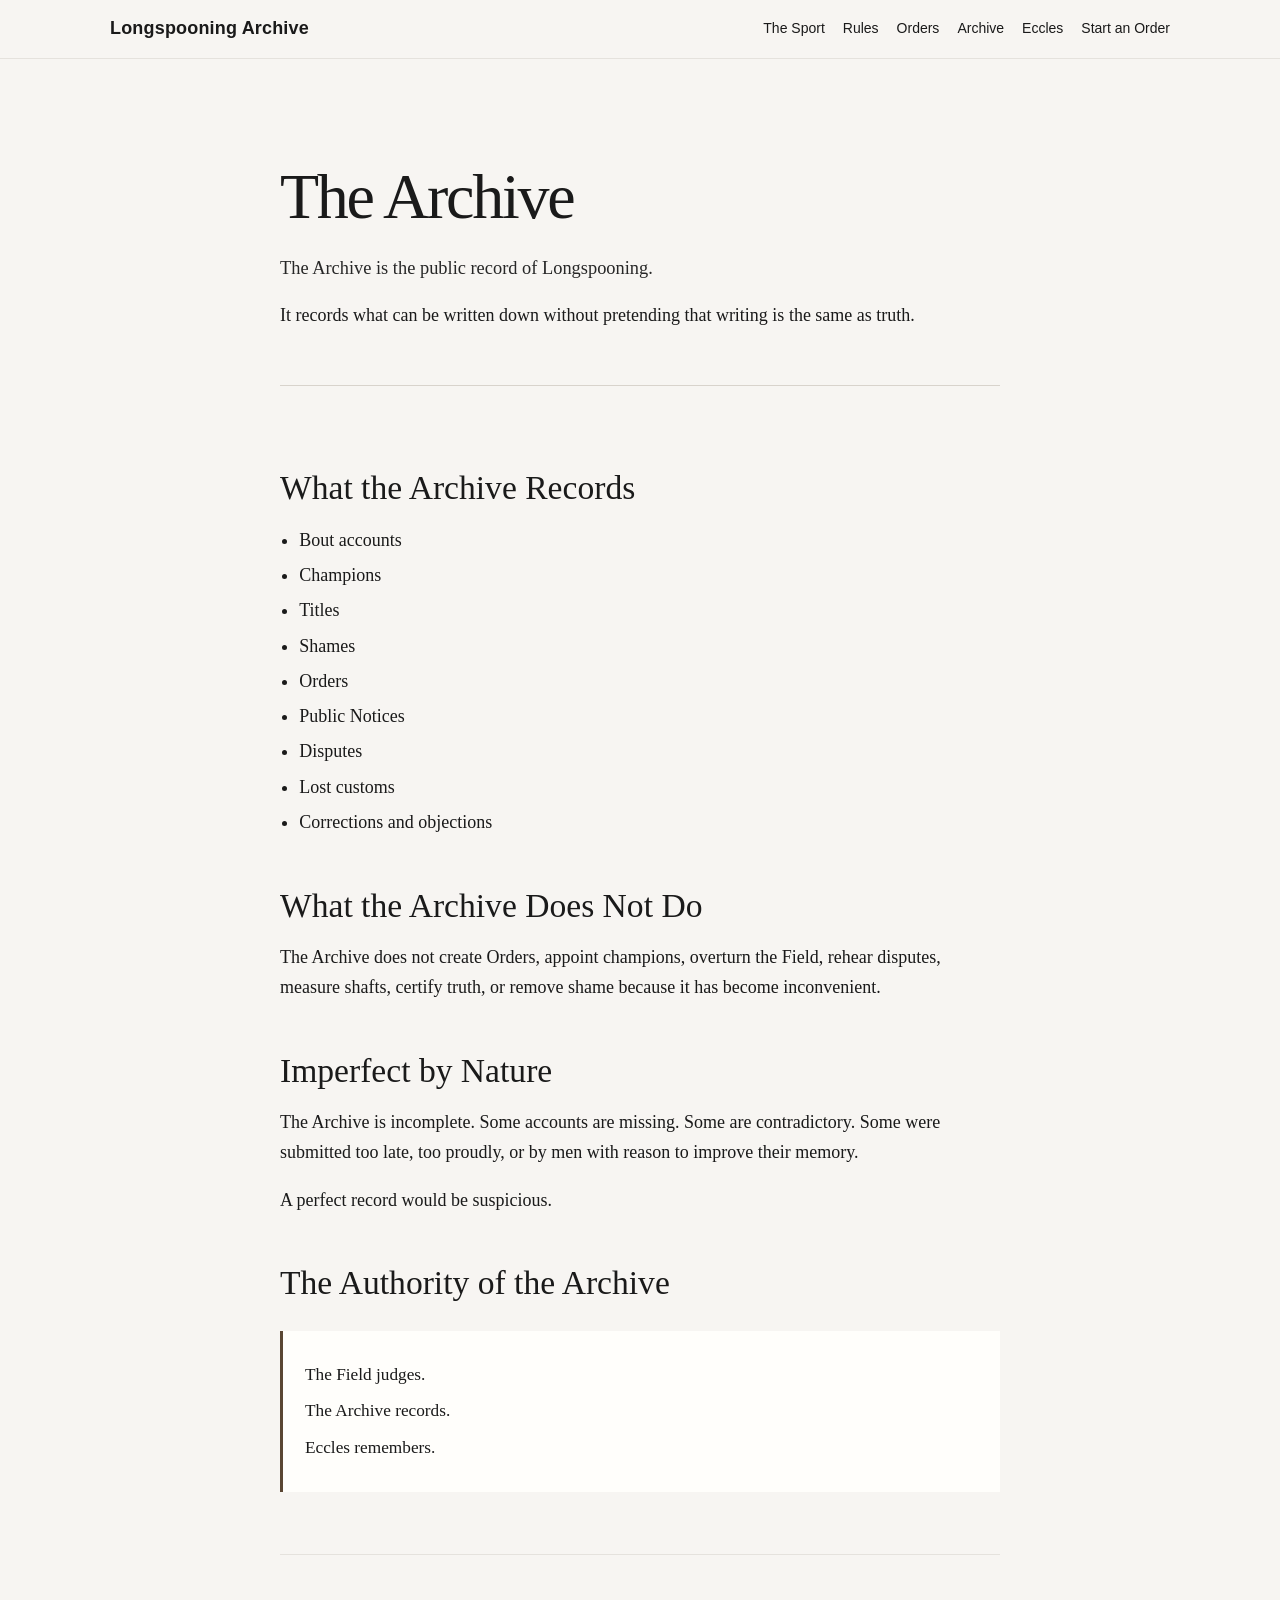
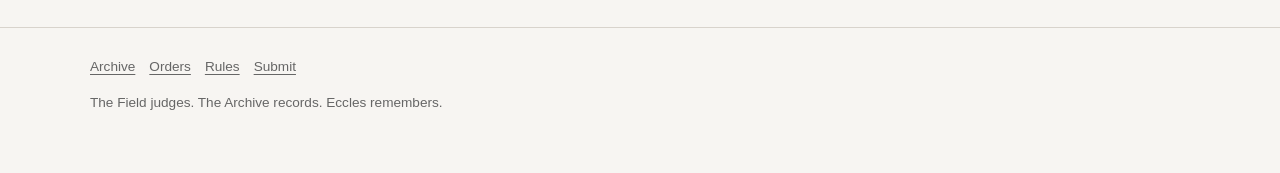
==== pages/archive.html @ c8917336 "Initial Longspooning Archive" ====
<!doctype html><html lang="en-GB"><head><meta charset="utf-8"><meta name="viewport" content="width=device-width, initial-scale=1"><title>Archive | Longspooning Archive</title><meta name="description" content="The Public Archive of Longspooning."><link rel="stylesheet" href="../assets/css/styles.css"></head><body class=""><header class="site-header"><nav class="nav"><a class="brand" href="../index.html">Longspooning Archive</a><button class="menu-toggle" aria-expanded="false">Menu</button><div class="nav-links"><a href="../pages/what-is-longspooning.html">The Sport</a><a href="../pages/rules-custom.html">Rules</a><a href="../pages/orders.html">Orders</a><a href="../pages/archive.html">Archive</a><a href="../pages/eccles-copse.html">Eccles</a><a href="../pages/start-an-order.html">Start an Order</a></div></nav></header><main><section class="hero"><h1>The Archive</h1><p class="lede">The Archive is the public record of Longspooning.</p><p>It records what can be written down without pretending that writing is the same as truth.</p></section><section class="section"><h2>What the Archive Records</h2><ul><li>Bout accounts</li><li>Champions</li><li>Titles</li><li>Shames</li><li>Orders</li><li>Public Notices</li><li>Disputes</li><li>Lost customs</li><li>Corrections and objections</li></ul><h2>What the Archive Does Not Do</h2><p>The Archive does not create Orders, appoint champions, overturn the Field, rehear disputes, measure shafts, certify truth, or remove shame because it has become inconvenient.</p><h2>Imperfect by Nature</h2><p>The Archive is incomplete. Some accounts are missing. Some are contradictory. Some were submitted too late, too proudly, or by men with reason to improve their memory.</p><p>A perfect record would be suspicious.</p><h2>The Authority of the Archive</h2><div class="principles"><p>The Field judges.</p><p>The Archive records.</p><p>Eccles remembers.</p></div></section></main><footer class="footer"><div class="footer-inner"><a href="../pages/archive.html">Archive</a><a href="../pages/orders.html">Orders</a><a href="../pages/rules-custom.html">Rules</a><a href="../pages/submit.html">Submit</a><p>The Field judges. The Archive records. Eccles remembers.</p></div></footer><script src="../assets/css/script.js"></script></body></html>
---- assets/css/styles.css ----
:root {
  --bg: #F7F5F2;
  --paper: #FFFEFB;
  --text: #1A1A1A;
  --muted: #666666;
  --line: #D8D3CC;
  --soft-line: #E5E2DD;
  --green: #2F4F3E;
  --brown: #5A4633;
  --ember: #8C3B2A;
  --notice: #F2EFEA;
  --max: 760px;
}
*{box-sizing:border-box}
html{scroll-behavior:smooth}
body{margin:0;background:var(--bg);color:var(--text);font-family:Georgia, 'Times New Roman', serif;font-size:18px;line-height:1.65}
a{color:var(--green);text-decoration-thickness:1px;text-underline-offset:3px}
a:hover{color:var(--brown)}
.site-header{position:sticky;top:0;background:rgba(247,245,242,.96);border-bottom:1px solid var(--soft-line);z-index:10;backdrop-filter:blur(6px)}
.nav{max-width:1100px;margin:0 auto;padding:14px 20px;display:flex;align-items:center;justify-content:space-between;gap:20px;font-family:Inter,-apple-system,BlinkMacSystemFont,'Segoe UI',sans-serif}
.brand{font-weight:650;letter-spacing:.01em;color:var(--text);text-decoration:none}.menu-toggle{display:none;background:none;border:1px solid var(--line);padding:8px 10px;font:inherit;color:var(--text)}
.nav-links{display:flex;gap:18px;align-items:center}.nav-links a{font-size:14px;color:var(--text);text-decoration:none}.nav-links a:hover{color:var(--green)}
main{max-width:var(--max);margin:0 auto;padding:52px 20px 72px}.wide{max-width:980px}.hero{padding:48px 0 36px;border-bottom:1px solid var(--line)}
h1,h2,h3{line-height:1.18;margin:0 0 18px}h1{font-size:clamp(2.1rem,8vw,4rem);font-weight:500;letter-spacing:-.035em}h2{font-size:clamp(1.45rem,5vw,2.1rem);font-weight:500;margin-top:48px}h3{font-size:1.15rem;font-weight:600;margin-top:32px}.kicker{font-family:Inter,-apple-system,BlinkMacSystemFont,'Segoe UI',sans-serif;text-transform:uppercase;letter-spacing:.12em;color:var(--brown);font-size:.72rem;font-weight:700;margin-bottom:16px}.tagline{font-size:clamp(1.35rem,5vw,2rem);color:var(--brown);margin:0 0 22px;line-height:1.25}.lede{font-size:1.15rem;line-height:1.65;color:#272727}.section{padding:34px 0;border-bottom:1px solid var(--soft-line)}.no-border{border-bottom:none}.link-list{list-style:none;padding:0;margin:18px 0}.link-list li{border-top:1px solid var(--soft-line)}.link-list a{display:block;padding:14px 0;text-decoration:none;color:var(--text);font-family:Inter,-apple-system,BlinkMacSystemFont,'Segoe UI',sans-serif;font-size:1rem}.link-list a span{color:var(--green)}
ul{padding-left:1.2rem}li{margin:.35rem 0}.principles{background:var(--paper);border-left:3px solid var(--brown);padding:22px;margin:28px 0}.principles p{margin:8px 0;font-size:1.08rem}.notice-box{background:var(--notice);border:1px solid var(--line);padding:22px;margin:28px 0}.meta{font-family:Inter,-apple-system,BlinkMacSystemFont,'Segoe UI',sans-serif;color:var(--muted);font-size:.88rem;border-top:1px solid var(--line);border-bottom:1px solid var(--line);padding:12px 0;margin:22px 0 32px}.meta div{margin:4px 0}.quote-line{font-size:1.25rem;color:var(--brown);margin:28px 0}.footer{border-top:1px solid var(--line);padding:28px 20px 44px;font-family:Inter,-apple-system,BlinkMacSystemFont,'Segoe UI',sans-serif;color:var(--muted);font-size:.85rem}.footer-inner{max-width:1100px;margin:0 auto}.footer a{color:var(--muted);margin-right:14px}.eccles main,.eccles .hero{max-width:680px}.eccles h1{letter-spacing:-.02em}.eccles .section{padding:44px 0}
@media(max-width:760px){body{font-size:17px}.menu-toggle{display:block}.nav{padding:12px 16px}.nav-links{display:none;position:absolute;left:0;right:0;top:57px;background:var(--bg);border-bottom:1px solid var(--line);padding:10px 20px 18px;flex-direction:column;align-items:flex-start;gap:4px}.nav-links.open{display:flex}.nav-links a{padding:9px 0;font-size:16px}main{padding:34px 18px 58px}.hero{padding:32px 0 26px}.section{padding:26px 0}h2{margin-top:36px}.notice-box,.principles{margin-left:-2px;margin-right:-2px}}
@media print{.site-header,.footer{display:none}body{background:white;color:black}main{max-width:none;padding:0}a{color:black}}
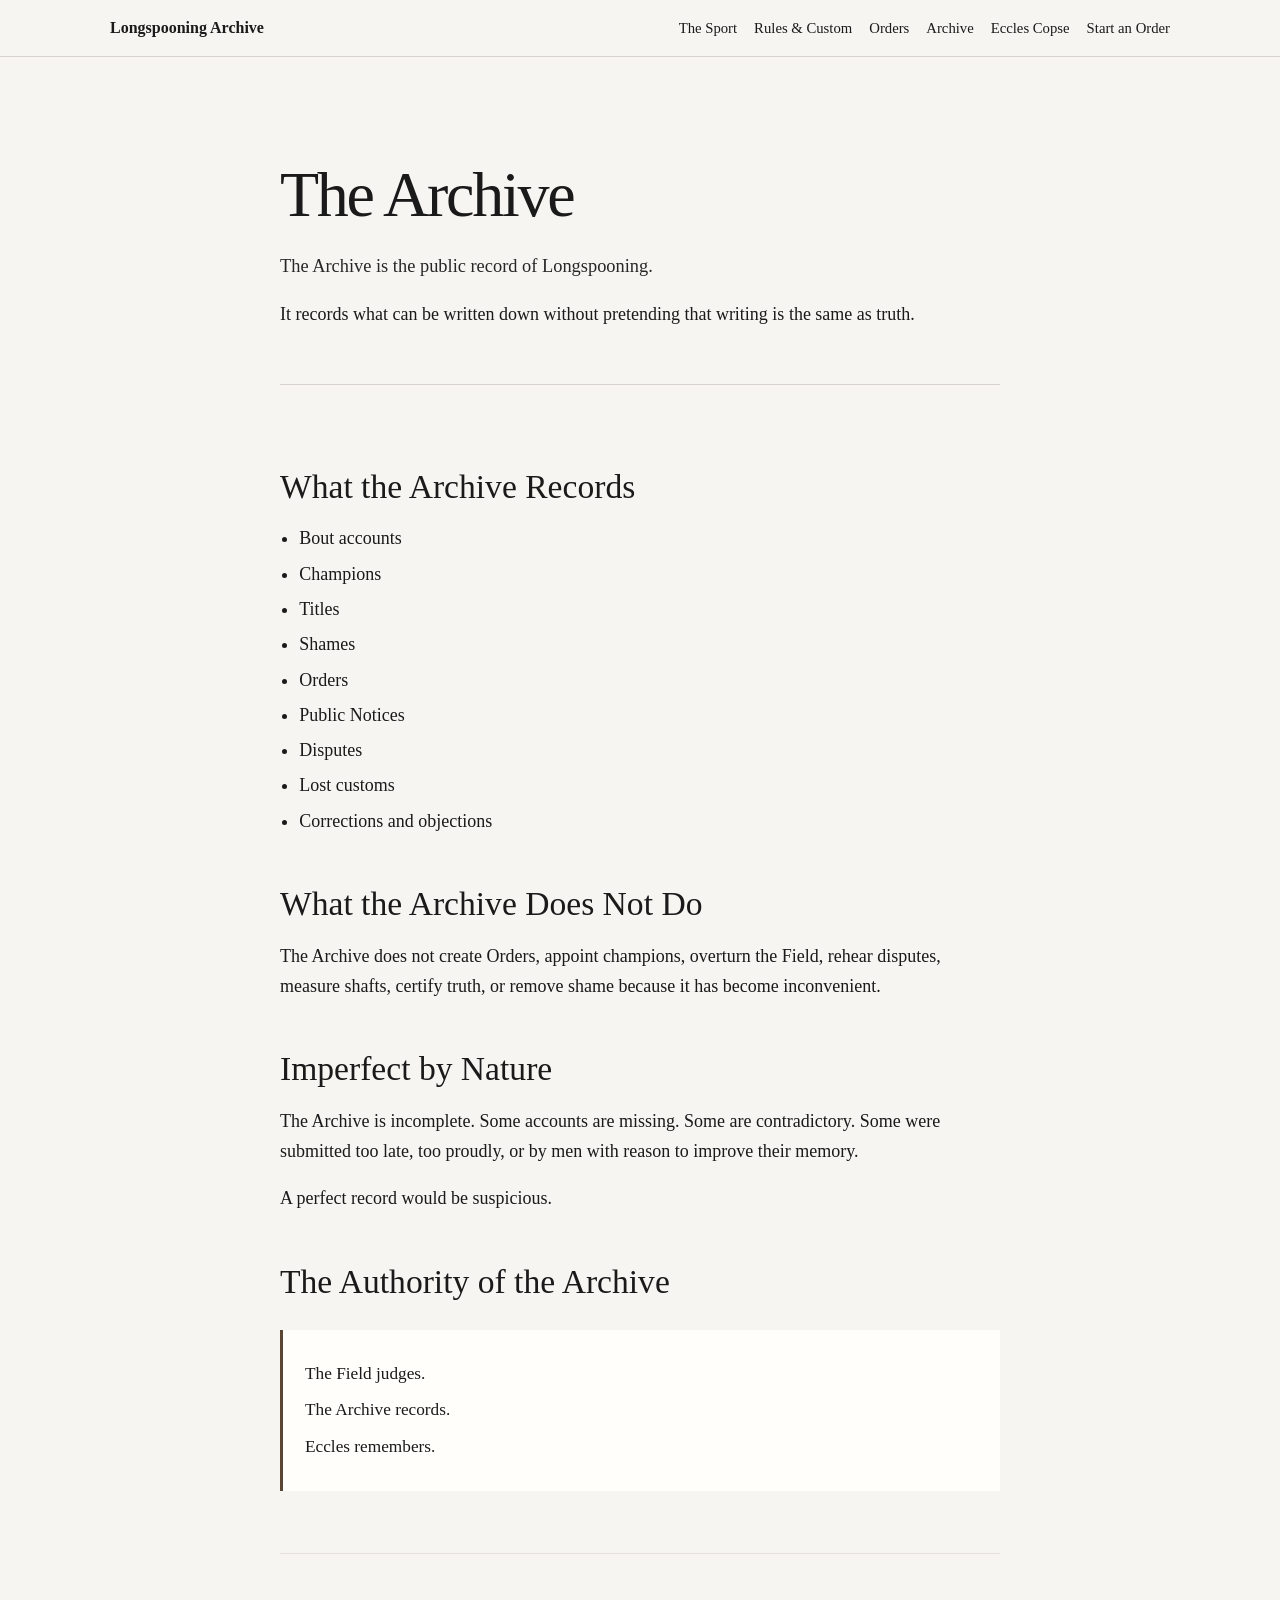
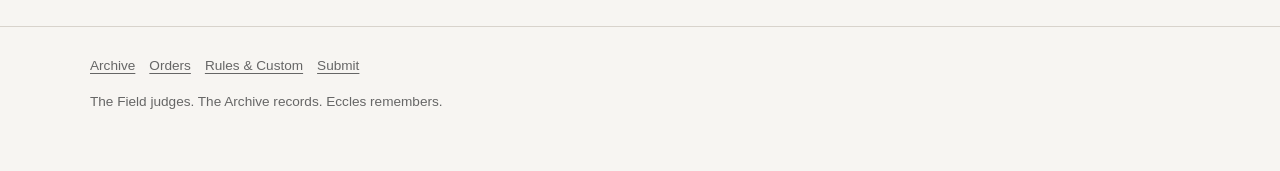
==== commit 0d0bac06: "Standardize archive navigation" ====
--- a/pages/archive.html
+++ b/pages/archive.html
@@ -1 +1 @@
-<!doctype html><html lang="en-GB"><head><meta charset="utf-8"><meta name="viewport" content="width=device-width, initial-scale=1"><title>Archive | Longspooning Archive</title><meta name="description" content="The Public Archive of Longspooning."><link rel="stylesheet" href="../assets/css/styles.css"></head><body class=""><header class="site-header"><nav class="nav"><a class="brand" href="../index.html">Longspooning Archive</a><button class="menu-toggle" aria-expanded="false">Menu</button><div class="nav-links"><a href="../pages/what-is-longspooning.html">The Sport</a><a href="../pages/rules-custom.html">Rules</a><a href="../pages/orders.html">Orders</a><a href="../pages/archive.html">Archive</a><a href="../pages/eccles-copse.html">Eccles</a><a href="../pages/start-an-order.html">Start an Order</a></div></nav></header><main><section class="hero"><h1>The Archive</h1><p class="lede">The Archive is the public record of Longspooning.</p><p>It records what can be written down without pretending that writing is the same as truth.</p></section><section class="section"><h2>What the Archive Records</h2><ul><li>Bout accounts</li><li>Champions</li><li>Titles</li><li>Shames</li><li>Orders</li><li>Public Notices</li><li>Disputes</li><li>Lost customs</li><li>Corrections and objections</li></ul><h2>What the Archive Does Not Do</h2><p>The Archive does not create Orders, appoint champions, overturn the Field, rehear disputes, measure shafts, certify truth, or remove shame because it has become inconvenient.</p><h2>Imperfect by Nature</h2><p>The Archive is incomplete. Some accounts are missing. Some are contradictory. Some were submitted too late, too proudly, or by men with reason to improve their memory.</p><p>A perfect record would be suspicious.</p><h2>The Authority of the Archive</h2><div class="principles"><p>The Field judges.</p><p>The Archive records.</p><p>Eccles remembers.</p></div></section></main><footer class="footer"><div class="footer-inner"><a href="../pages/archive.html">Archive</a><a href="../pages/orders.html">Orders</a><a href="../pages/rules-custom.html">Rules</a><a href="../pages/submit.html">Submit</a><p>The Field judges. The Archive records. Eccles remembers.</p></div></footer><script src="../assets/css/script.js"></script></body></html>+<!doctype html><html lang="en-GB"><head><meta charset="utf-8"><meta name="viewport" content="width=device-width, initial-scale=1"><title>Archive | Longspooning Archive</title><meta name="description" content="The Public Archive of Longspooning."><link rel="stylesheet" href="../assets/css/styles.css"></head><body class=""><header class="site-header"><nav class="nav"><a class="brand" href="../index.html">Longspooning Archive</a><div class="nav-links" id="site-navigation"><a href="../pages/what-is-longspooning.html">The Sport</a><a href="../pages/rules-custom.html">Rules & Custom</a><a href="../pages/orders.html">Orders</a><a href="../pages/archive.html">Archive</a><a href="../pages/eccles-copse.html">Eccles Copse</a><a href="../pages/start-an-order.html">Start an Order</a></div></nav></header><main><section class="hero"><h1>The Archive</h1><p class="lede">The Archive is the public record of Longspooning.</p><p>It records what can be written down without pretending that writing is the same as truth.</p></section><section class="section"><h2>What the Archive Records</h2><ul><li>Bout accounts</li><li>Champions</li><li>Titles</li><li>Shames</li><li>Orders</li><li>Public Notices</li><li>Disputes</li><li>Lost customs</li><li>Corrections and objections</li></ul><h2>What the Archive Does Not Do</h2><p>The Archive does not create Orders, appoint champions, overturn the Field, rehear disputes, measure shafts, certify truth, or remove shame because it has become inconvenient.</p><h2>Imperfect by Nature</h2><p>The Archive is incomplete. Some accounts are missing. Some are contradictory. Some were submitted too late, too proudly, or by men with reason to improve their memory.</p><p>A perfect record would be suspicious.</p><h2>The Authority of the Archive</h2><div class="principles"><p>The Field judges.</p><p>The Archive records.</p><p>Eccles remembers.</p></div></section></main><footer class="footer"><div class="footer-inner"><a href="../pages/archive.html">Archive</a><a href="../pages/orders.html">Orders</a><a href="../pages/rules-custom.html">Rules & Custom</a><a href="../pages/submit.html">Submit</a><p>The Field judges. The Archive records. Eccles remembers.</p></div></footer></body></html>
--- a/assets/css/styles.css
+++ b/assets/css/styles.css
@@ -16,12 +16,13 @@
 body{margin:0;background:var(--bg);color:var(--text);font-family:Georgia, 'Times New Roman', serif;font-size:18px;line-height:1.65}
 a{color:var(--green);text-decoration-thickness:1px;text-underline-offset:3px}
 a:hover{color:var(--brown)}
-.site-header{position:sticky;top:0;background:rgba(247,245,242,.96);border-bottom:1px solid var(--soft-line);z-index:10;backdrop-filter:blur(6px)}
-.nav{max-width:1100px;margin:0 auto;padding:14px 20px;display:flex;align-items:center;justify-content:space-between;gap:20px;font-family:Inter,-apple-system,BlinkMacSystemFont,'Segoe UI',sans-serif}
-.brand{font-weight:650;letter-spacing:.01em;color:var(--text);text-decoration:none}.menu-toggle{display:none;background:none;border:1px solid var(--line);padding:8px 10px;font:inherit;color:var(--text)}
-.nav-links{display:flex;gap:18px;align-items:center}.nav-links a{font-size:14px;color:var(--text);text-decoration:none}.nav-links a:hover{color:var(--green)}
+.site-header{background:var(--bg);border-bottom:1px solid var(--line)}
+.nav{max-width:1100px;margin:0 auto;padding:12px 18px;font-family:Georgia,'Times New Roman',serif}
+.brand{display:block;margin-bottom:8px;color:var(--text);font-size:1rem;font-weight:600;text-decoration:none}
+.nav-links{display:grid;padding:8px 0 2px;border-top:1px solid var(--soft-line)}.nav-links a{display:block;padding:7px 0;color:var(--text);font-size:1rem;text-decoration:none}.nav-links a:hover{color:var(--green)}
 main{max-width:var(--max);margin:0 auto;padding:52px 20px 72px}.wide{max-width:980px}.hero{padding:48px 0 36px;border-bottom:1px solid var(--line)}
 h1,h2,h3{line-height:1.18;margin:0 0 18px}h1{font-size:clamp(2.1rem,8vw,4rem);font-weight:500;letter-spacing:-.035em}h2{font-size:clamp(1.45rem,5vw,2.1rem);font-weight:500;margin-top:48px}h3{font-size:1.15rem;font-weight:600;margin-top:32px}.kicker{font-family:Inter,-apple-system,BlinkMacSystemFont,'Segoe UI',sans-serif;text-transform:uppercase;letter-spacing:.12em;color:var(--brown);font-size:.72rem;font-weight:700;margin-bottom:16px}.tagline{font-size:clamp(1.35rem,5vw,2rem);color:var(--brown);margin:0 0 22px;line-height:1.25}.lede{font-size:1.15rem;line-height:1.65;color:#272727}.section{padding:34px 0;border-bottom:1px solid var(--soft-line)}.no-border{border-bottom:none}.link-list{list-style:none;padding:0;margin:18px 0}.link-list li{border-top:1px solid var(--soft-line)}.link-list a{display:block;padding:14px 0;text-decoration:none;color:var(--text);font-family:Inter,-apple-system,BlinkMacSystemFont,'Segoe UI',sans-serif;font-size:1rem}.link-list a span{color:var(--green)}
 ul{padding-left:1.2rem}li{margin:.35rem 0}.principles{background:var(--paper);border-left:3px solid var(--brown);padding:22px;margin:28px 0}.principles p{margin:8px 0;font-size:1.08rem}.notice-box{background:var(--notice);border:1px solid var(--line);padding:22px;margin:28px 0}.meta{font-family:Inter,-apple-system,BlinkMacSystemFont,'Segoe UI',sans-serif;color:var(--muted);font-size:.88rem;border-top:1px solid var(--line);border-bottom:1px solid var(--line);padding:12px 0;margin:22px 0 32px}.meta div{margin:4px 0}.quote-line{font-size:1.25rem;color:var(--brown);margin:28px 0}.footer{border-top:1px solid var(--line);padding:28px 20px 44px;font-family:Inter,-apple-system,BlinkMacSystemFont,'Segoe UI',sans-serif;color:var(--muted);font-size:.85rem}.footer-inner{max-width:1100px;margin:0 auto}.footer a{color:var(--muted);margin-right:14px}.eccles main,.eccles .hero{max-width:680px}.eccles h1{letter-spacing:-.02em}.eccles .section{padding:44px 0}
-@media(max-width:760px){body{font-size:17px}.menu-toggle{display:block}.nav{padding:12px 16px}.nav-links{display:none;position:absolute;left:0;right:0;top:57px;background:var(--bg);border-bottom:1px solid var(--line);padding:10px 20px 18px;flex-direction:column;align-items:flex-start;gap:4px}.nav-links.open{display:flex}.nav-links a{padding:9px 0;font-size:16px}main{padding:34px 18px 58px}.hero{padding:32px 0 26px}.section{padding:26px 0}h2{margin-top:36px}.notice-box,.principles{margin-left:-2px;margin-right:-2px}}
+@media(min-width:761px){.nav{display:flex;align-items:baseline;justify-content:space-between;gap:24px;padding:15px 20px}.brand{margin:0;white-space:nowrap}.nav-links{display:flex;align-items:baseline;gap:17px;padding:0;border-top:0}.nav-links a{padding:0;font-size:.92rem;white-space:nowrap}}
+@media(max-width:760px){body{font-size:17px}main{padding:34px 18px 58px}.hero{padding:32px 0 26px}.section{padding:26px 0}h2{margin-top:36px}.notice-box,.principles{margin-left:-2px;margin-right:-2px}}
 @media print{.site-header,.footer{display:none}body{background:white;color:black}main{max-width:none;padding:0}a{color:black}}
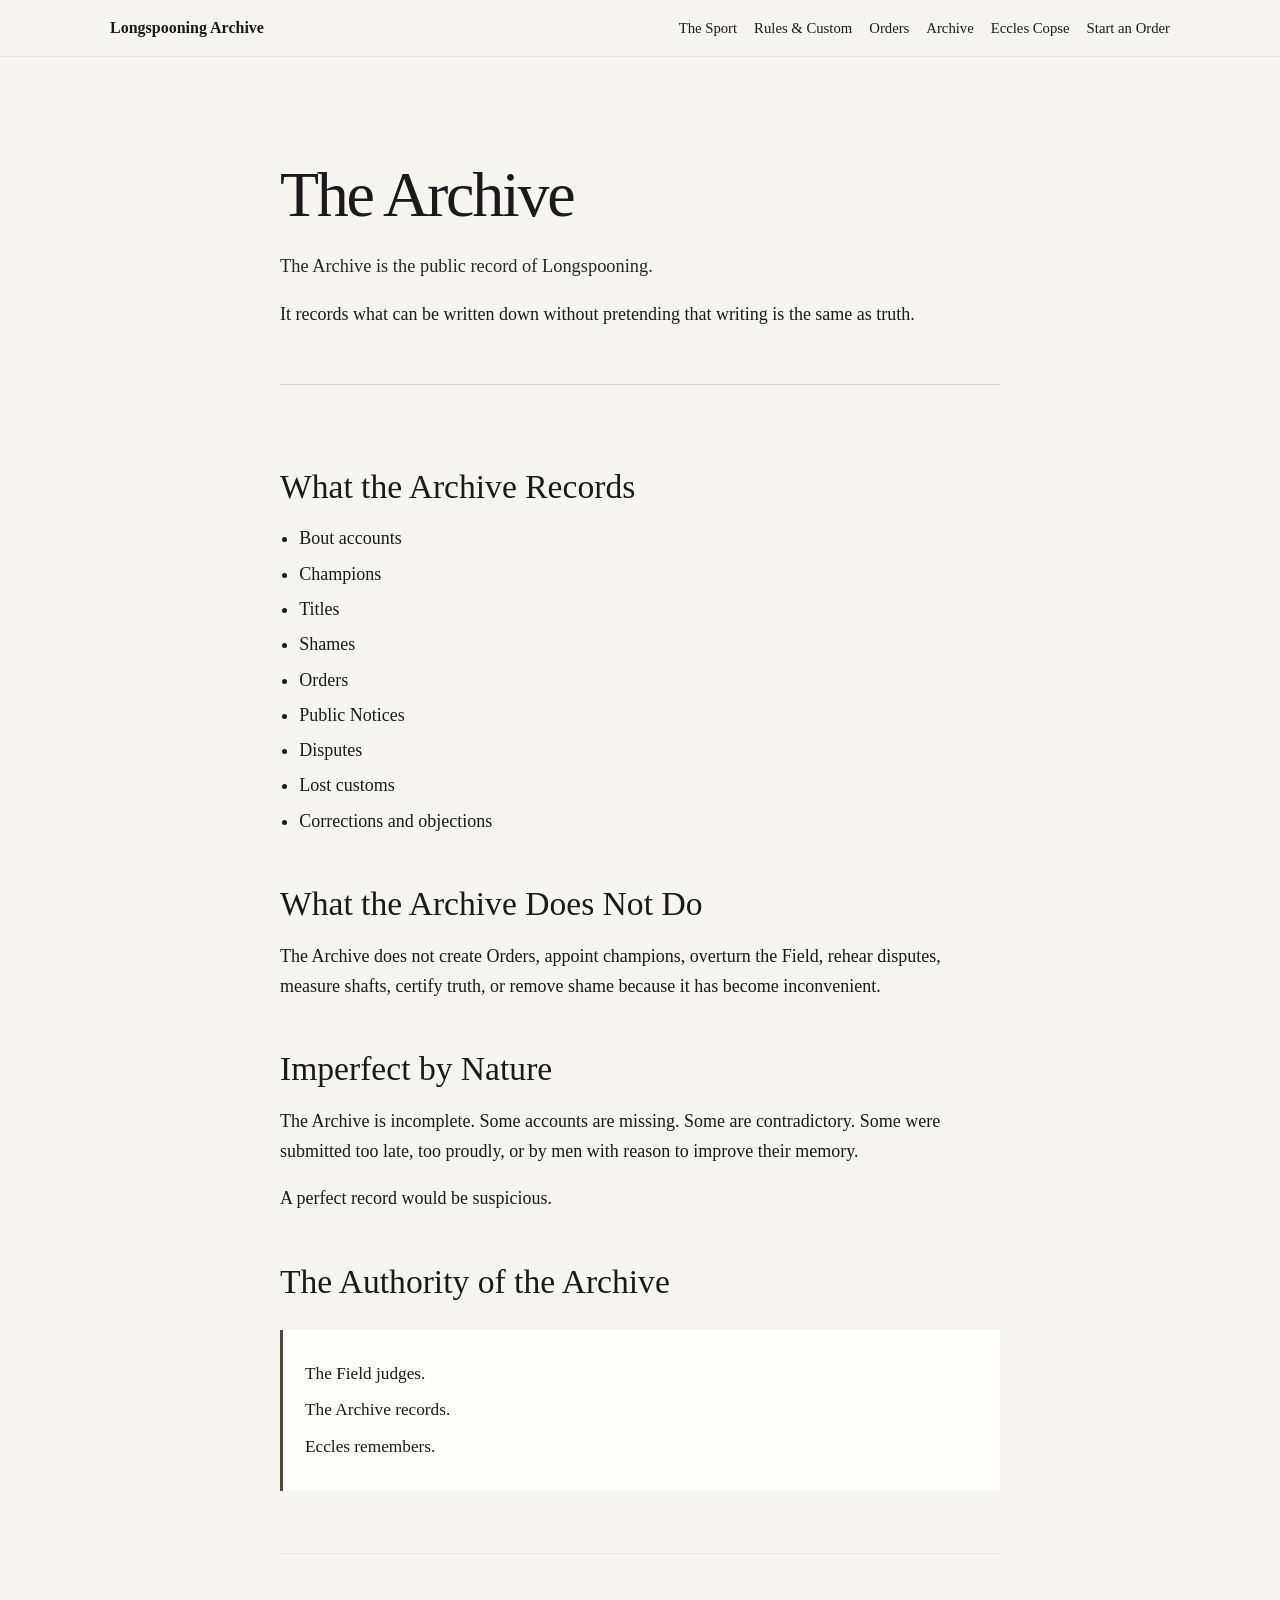
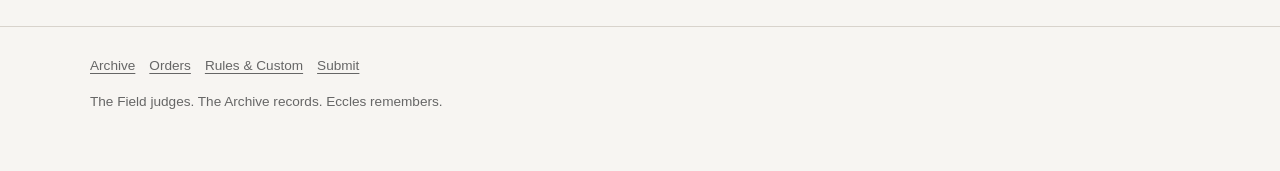
==== commit d0fd8cfa: "updating nav" ====
--- a/pages/archive.html
+++ b/pages/archive.html
@@ -1 +1 @@
-<!doctype html><html lang="en-GB"><head><meta charset="utf-8"><meta name="viewport" content="width=device-width, initial-scale=1"><title>Archive | Longspooning Archive</title><meta name="description" content="The Public Archive of Longspooning."><link rel="stylesheet" href="../assets/css/styles.css"></head><body class=""><header class="site-header"><nav class="nav"><a class="brand" href="../index.html">Longspooning Archive</a><div class="nav-links" id="site-navigation"><a href="../pages/what-is-longspooning.html">The Sport</a><a href="../pages/rules-custom.html">Rules & Custom</a><a href="../pages/orders.html">Orders</a><a href="../pages/archive.html">Archive</a><a href="../pages/eccles-copse.html">Eccles Copse</a><a href="../pages/start-an-order.html">Start an Order</a></div></nav></header><main><section class="hero"><h1>The Archive</h1><p class="lede">The Archive is the public record of Longspooning.</p><p>It records what can be written down without pretending that writing is the same as truth.</p></section><section class="section"><h2>What the Archive Records</h2><ul><li>Bout accounts</li><li>Champions</li><li>Titles</li><li>Shames</li><li>Orders</li><li>Public Notices</li><li>Disputes</li><li>Lost customs</li><li>Corrections and objections</li></ul><h2>What the Archive Does Not Do</h2><p>The Archive does not create Orders, appoint champions, overturn the Field, rehear disputes, measure shafts, certify truth, or remove shame because it has become inconvenient.</p><h2>Imperfect by Nature</h2><p>The Archive is incomplete. Some accounts are missing. Some are contradictory. Some were submitted too late, too proudly, or by men with reason to improve their memory.</p><p>A perfect record would be suspicious.</p><h2>The Authority of the Archive</h2><div class="principles"><p>The Field judges.</p><p>The Archive records.</p><p>Eccles remembers.</p></div></section></main><footer class="footer"><div class="footer-inner"><a href="../pages/archive.html">Archive</a><a href="../pages/orders.html">Orders</a><a href="../pages/rules-custom.html">Rules & Custom</a><a href="../pages/submit.html">Submit</a><p>The Field judges. The Archive records. Eccles remembers.</p></div></footer></body></html>+<!doctype html><html lang="en-GB"><head><meta charset="utf-8"><meta name="viewport" content="width=device-width, initial-scale=1"><title>Archive | Longspooning Archive</title><meta name="description" content="The Public Archive of Longspooning."><link rel="stylesheet" href="../assets/css/styles.css"></head><body class=""><header class="site-header topbar"><nav class="nav"><a class="brand" href="../index.html">Longspooning Archive</a><div class="nav-links" id="site-navigation"><a href="../pages/what-is-longspooning.html">The Sport</a><a href="../pages/rules-custom.html">Rules & Custom</a><a href="../pages/orders.html">Orders</a><a href="../pages/archive.html">Archive</a><a href="../pages/eccles-copse.html">Eccles Copse</a><a href="../pages/start-an-order.html">Start an Order</a></div></nav></header><main><section class="hero"><h1>The Archive</h1><p class="lede">The Archive is the public record of Longspooning.</p><p>It records what can be written down without pretending that writing is the same as truth.</p></section><section class="section"><h2>What the Archive Records</h2><ul><li>Bout accounts</li><li>Champions</li><li>Titles</li><li>Shames</li><li>Orders</li><li>Public Notices</li><li>Disputes</li><li>Lost customs</li><li>Corrections and objections</li></ul><h2>What the Archive Does Not Do</h2><p>The Archive does not create Orders, appoint champions, overturn the Field, rehear disputes, measure shafts, certify truth, or remove shame because it has become inconvenient.</p><h2>Imperfect by Nature</h2><p>The Archive is incomplete. Some accounts are missing. Some are contradictory. Some were submitted too late, too proudly, or by men with reason to improve their memory.</p><p>A perfect record would be suspicious.</p><h2>The Authority of the Archive</h2><div class="principles"><p>The Field judges.</p><p>The Archive records.</p><p>Eccles remembers.</p></div></section></main><footer class="footer"><div class="footer-inner"><a href="../pages/archive.html">Archive</a><a href="../pages/orders.html">Orders</a><a href="../pages/rules-custom.html">Rules & Custom</a><a href="../pages/submit.html">Submit</a><p>The Field judges. The Archive records. Eccles remembers.</p></div></footer></body></html>
--- a/assets/css/styles.css
+++ b/assets/css/styles.css
@@ -16,13 +16,19 @@
 body{margin:0;background:var(--bg);color:var(--text);font-family:Georgia, 'Times New Roman', serif;font-size:18px;line-height:1.65}
 a{color:var(--green);text-decoration-thickness:1px;text-underline-offset:3px}
 a:hover{color:var(--brown)}
-.site-header{background:var(--bg);border-bottom:1px solid var(--line)}
+.site-header{background:var(--bg);border-bottom:1px solid var(--soft-line)}
+.topbar{position:sticky;top:0;z-index:20;background:#F7F5F2;border-bottom:1px solid #E5E2DD}
 .nav{max-width:1100px;margin:0 auto;padding:12px 18px;font-family:Georgia,'Times New Roman',serif}
 .brand{display:block;margin-bottom:8px;color:var(--text);font-size:1rem;font-weight:600;text-decoration:none}
 .nav-links{display:grid;padding:8px 0 2px;border-top:1px solid var(--soft-line)}.nav-links a{display:block;padding:7px 0;color:var(--text);font-size:1rem;text-decoration:none}.nav-links a:hover{color:var(--green)}
 main{max-width:var(--max);margin:0 auto;padding:52px 20px 72px}.wide{max-width:980px}.hero{padding:48px 0 36px;border-bottom:1px solid var(--line)}
 h1,h2,h3{line-height:1.18;margin:0 0 18px}h1{font-size:clamp(2.1rem,8vw,4rem);font-weight:500;letter-spacing:-.035em}h2{font-size:clamp(1.45rem,5vw,2.1rem);font-weight:500;margin-top:48px}h3{font-size:1.15rem;font-weight:600;margin-top:32px}.kicker{font-family:Inter,-apple-system,BlinkMacSystemFont,'Segoe UI',sans-serif;text-transform:uppercase;letter-spacing:.12em;color:var(--brown);font-size:.72rem;font-weight:700;margin-bottom:16px}.tagline{font-size:clamp(1.35rem,5vw,2rem);color:var(--brown);margin:0 0 22px;line-height:1.25}.lede{font-size:1.15rem;line-height:1.65;color:#272727}.section{padding:34px 0;border-bottom:1px solid var(--soft-line)}.no-border{border-bottom:none}.link-list{list-style:none;padding:0;margin:18px 0}.link-list li{border-top:1px solid var(--soft-line)}.link-list a{display:block;padding:14px 0;text-decoration:none;color:var(--text);font-family:Inter,-apple-system,BlinkMacSystemFont,'Segoe UI',sans-serif;font-size:1rem}.link-list a span{color:var(--green)}
+.home-hero,.home-notice-section{border-bottom:0;box-shadow:0 0 0 100vmax var(--paper);clip-path:inset(0 -100vmax)}
+.home-hero{background:var(--notice);box-shadow:0 0 0 100vmax var(--notice);padding:72px 0 64px}
+.home-notice-section{background:var(--notice);box-shadow:0 0 0 100vmax var(--notice)}
+.home-notice-section .notice-box{background:transparent;border:0;padding:0;margin:20px 0 4px}
+.article-main{max-width:700px;padding-top:44px}.article-page .hero{padding:34px 0 30px}.article-page h1{max-width:10.5em;font-size:clamp(2.25rem,7vw,3.45rem);letter-spacing:-.025em}.article-page .lede{max-width:35rem;font-size:1.2rem;line-height:1.58}.article-body{padding:18px 0 54px}.article-body p{max-width:37rem;margin:0 0 1.05rem}.article-body h2{margin:3.1rem 0 1rem;padding-top:.2rem;font-size:clamp(1.55rem,4vw,2rem);letter-spacing:0}.article-body h2:first-child{margin-top:1.2rem}.article-body h3{max-width:37rem;margin:2rem 0 .65rem;color:var(--brown);font-size:1.08rem;line-height:1.25}.article-body .principles{max-width:37rem;margin:2.1rem 0 2.5rem}
 ul{padding-left:1.2rem}li{margin:.35rem 0}.principles{background:var(--paper);border-left:3px solid var(--brown);padding:22px;margin:28px 0}.principles p{margin:8px 0;font-size:1.08rem}.notice-box{background:var(--notice);border:1px solid var(--line);padding:22px;margin:28px 0}.meta{font-family:Inter,-apple-system,BlinkMacSystemFont,'Segoe UI',sans-serif;color:var(--muted);font-size:.88rem;border-top:1px solid var(--line);border-bottom:1px solid var(--line);padding:12px 0;margin:22px 0 32px}.meta div{margin:4px 0}.quote-line{font-size:1.25rem;color:var(--brown);margin:28px 0}.footer{border-top:1px solid var(--line);padding:28px 20px 44px;font-family:Inter,-apple-system,BlinkMacSystemFont,'Segoe UI',sans-serif;color:var(--muted);font-size:.85rem}.footer-inner{max-width:1100px;margin:0 auto}.footer a{color:var(--muted);margin-right:14px}.eccles main,.eccles .hero{max-width:680px}.eccles h1{letter-spacing:-.02em}.eccles .section{padding:44px 0}
 @media(min-width:761px){.nav{display:flex;align-items:baseline;justify-content:space-between;gap:24px;padding:15px 20px}.brand{margin:0;white-space:nowrap}.nav-links{display:flex;align-items:baseline;gap:17px;padding:0;border-top:0}.nav-links a{padding:0;font-size:.92rem;white-space:nowrap}}
-@media(max-width:760px){body{font-size:17px}main{padding:34px 18px 58px}.hero{padding:32px 0 26px}.section{padding:26px 0}h2{margin-top:36px}.notice-box,.principles{margin-left:-2px;margin-right:-2px}}
+@media(max-width:760px){body{font-size:17px}.nav{padding:10px 18px}.brand{margin-bottom:6px}.nav-links{display:flex;flex-wrap:wrap;gap:0 14px;padding:6px 0 0}.nav-links a{padding:3px 0;font-size:.95rem;line-height:1.35}main{padding:34px 18px 58px}.hero{padding:32px 0 26px}.home-hero{padding:46px 0 42px}.section{padding:26px 0}h2{margin-top:36px}.article-main{padding-top:28px}.article-page .hero{padding:28px 0 24px}.article-page h1{max-width:11em}.article-body{padding:12px 0 44px}.article-body h2{margin-top:2.45rem}.article-body h3{margin-top:1.65rem}.notice-box,.principles{margin-left:-2px;margin-right:-2px}}
 @media print{.site-header,.footer{display:none}body{background:white;color:black}main{max-width:none;padding:0}a{color:black}}
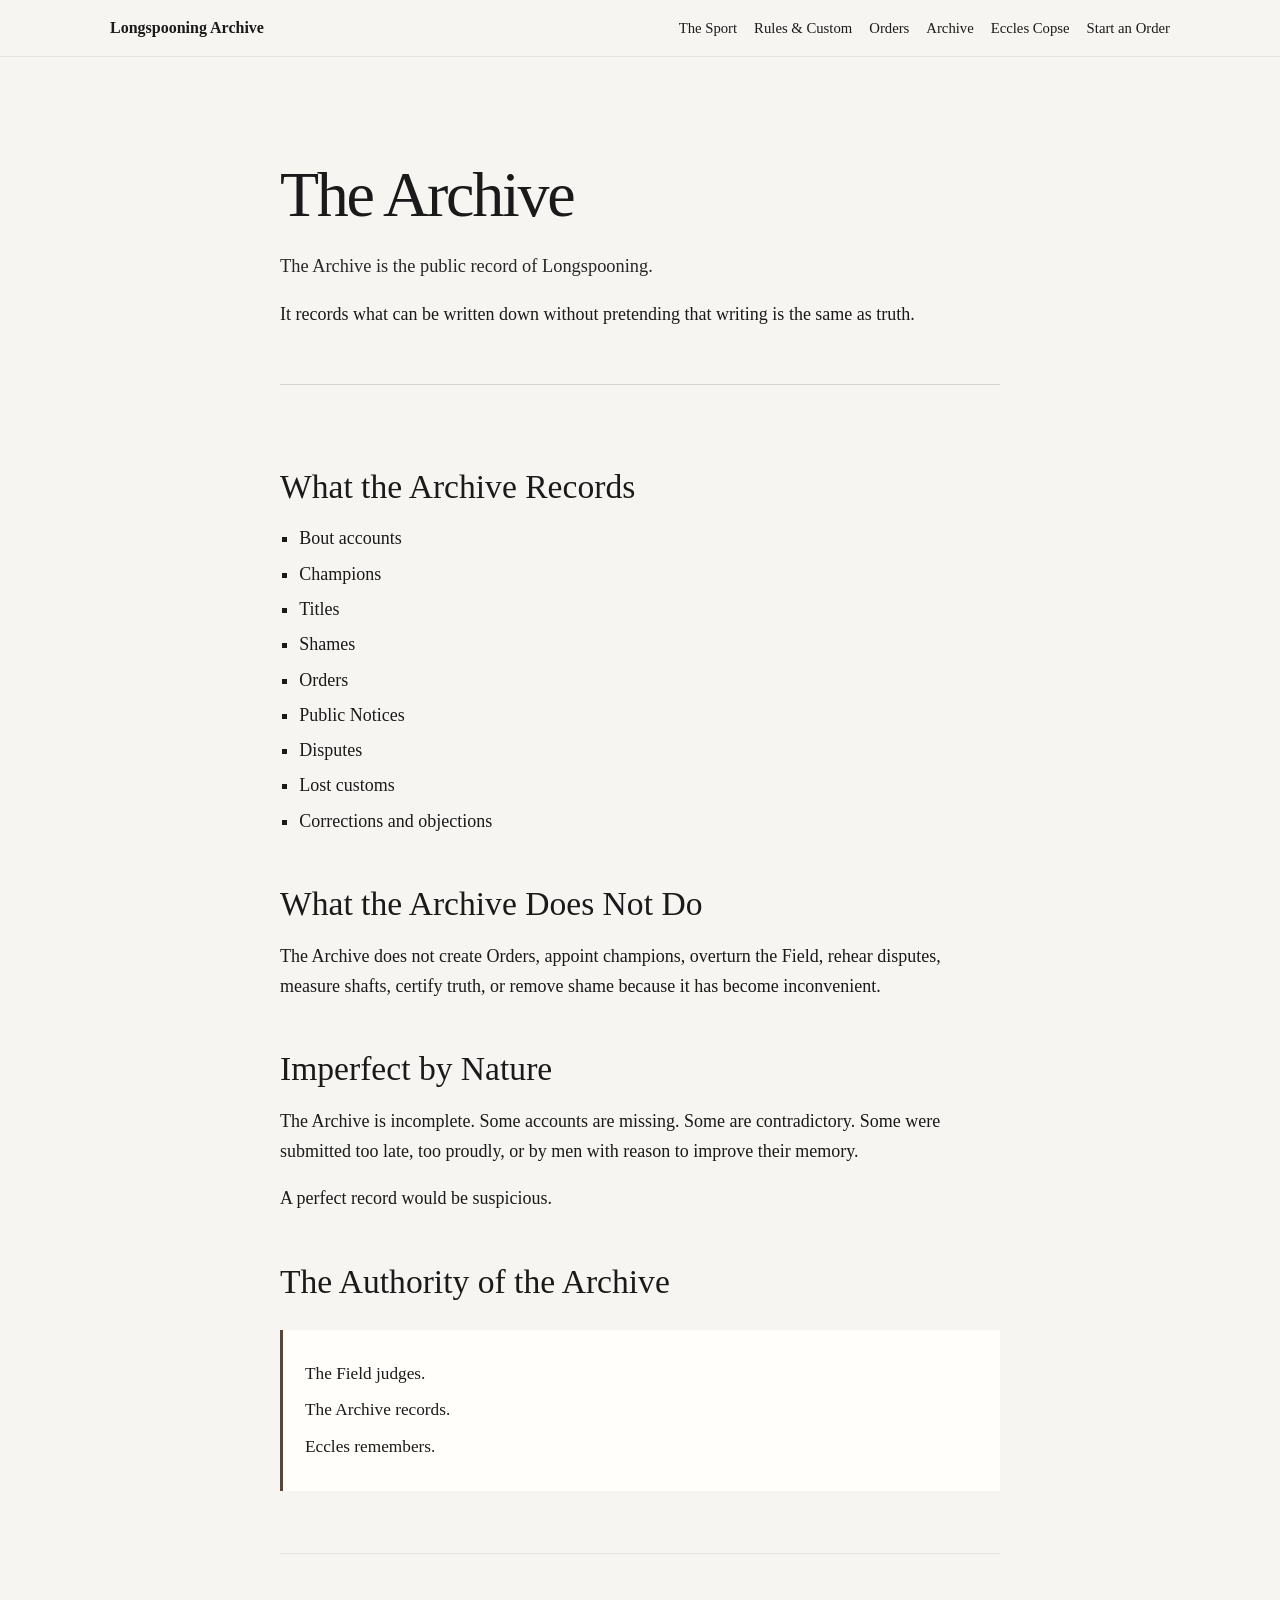
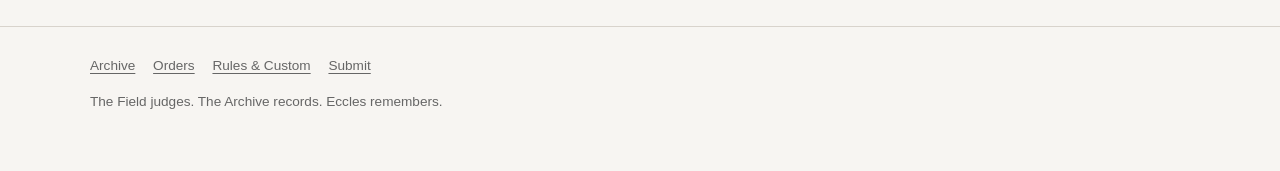
==== commit 15a5bb23: "rationalisation pass" ====
--- a/pages/archive.html
+++ b/pages/archive.html
@@ -1 +1,66 @@
-<!doctype html><html lang="en-GB"><head><meta charset="utf-8"><meta name="viewport" content="width=device-width, initial-scale=1"><title>Archive | Longspooning Archive</title><meta name="description" content="The Public Archive of Longspooning."><link rel="stylesheet" href="../assets/css/styles.css"></head><body class=""><header class="site-header topbar"><nav class="nav"><a class="brand" href="../index.html">Longspooning Archive</a><div class="nav-links" id="site-navigation"><a href="../pages/what-is-longspooning.html">The Sport</a><a href="../pages/rules-custom.html">Rules & Custom</a><a href="../pages/orders.html">Orders</a><a href="../pages/archive.html">Archive</a><a href="../pages/eccles-copse.html">Eccles Copse</a><a href="../pages/start-an-order.html">Start an Order</a></div></nav></header><main><section class="hero"><h1>The Archive</h1><p class="lede">The Archive is the public record of Longspooning.</p><p>It records what can be written down without pretending that writing is the same as truth.</p></section><section class="section"><h2>What the Archive Records</h2><ul><li>Bout accounts</li><li>Champions</li><li>Titles</li><li>Shames</li><li>Orders</li><li>Public Notices</li><li>Disputes</li><li>Lost customs</li><li>Corrections and objections</li></ul><h2>What the Archive Does Not Do</h2><p>The Archive does not create Orders, appoint champions, overturn the Field, rehear disputes, measure shafts, certify truth, or remove shame because it has become inconvenient.</p><h2>Imperfect by Nature</h2><p>The Archive is incomplete. Some accounts are missing. Some are contradictory. Some were submitted too late, too proudly, or by men with reason to improve their memory.</p><p>A perfect record would be suspicious.</p><h2>The Authority of the Archive</h2><div class="principles"><p>The Field judges.</p><p>The Archive records.</p><p>Eccles remembers.</p></div></section></main><footer class="footer"><div class="footer-inner"><a href="../pages/archive.html">Archive</a><a href="../pages/orders.html">Orders</a><a href="../pages/rules-custom.html">Rules & Custom</a><a href="../pages/submit.html">Submit</a><p>The Field judges. The Archive records. Eccles remembers.</p></div></footer></body></html>+<!doctype html>
+<html lang="en-GB">
+<head>
+  <meta charset="utf-8">
+  <meta name="viewport" content="width=device-width, initial-scale=1">
+  <title>Archive | Longspooning Archive</title>
+  <meta name="description" content="The Public Archive of Longspooning.">
+  <link rel="stylesheet" href="../assets/css/styles.css?v=20260516">
+</head>
+<body class="">
+<header class="site-header topbar">
+  <nav class="nav">
+    <a class="brand" href="../index.html">Longspooning Archive</a>
+    <div class="nav-links" id="site-navigation">
+      <a href="../pages/what-is-longspooning.html">The Sport</a>
+      <a href="../pages/rules-custom.html">Rules & Custom</a>
+      <a href="../pages/orders.html">Orders</a>
+      <a href="../pages/archive.html">Archive</a>
+      <a href="../pages/eccles-copse.html">Eccles Copse</a>
+      <a href="../pages/start-an-order.html">Start an Order</a>
+    </div>
+  </nav>
+</header>
+<main>
+<section class="hero">
+  <h1>The Archive</h1>
+  <p class="lede">The Archive is the public record of Longspooning.</p>
+  <p>It records what can be written down without pretending that writing is the same as truth.</p>
+</section>
+<section class="section">
+  <h2>What the Archive Records</h2>
+  <ul>
+    <li>Bout accounts</li>
+    <li>Champions</li>
+    <li>Titles</li>
+    <li>Shames</li>
+    <li>Orders</li>
+    <li>Public Notices</li>
+    <li>Disputes</li>
+    <li>Lost customs</li>
+    <li>Corrections and objections</li>
+  </ul>
+  <h2>What the Archive Does Not Do</h2>
+  <p>The Archive does not create Orders, appoint champions, overturn the Field, rehear disputes, measure shafts, certify truth, or remove shame because it has become inconvenient.</p>
+  <h2>Imperfect by Nature</h2>
+  <p>The Archive is incomplete. Some accounts are missing. Some are contradictory. Some were submitted too late, too proudly, or by men with reason to improve their memory.</p>
+  <p>A perfect record would be suspicious.</p>
+  <h2>The Authority of the Archive</h2>
+  <div class="principles">
+    <p>The Field judges.</p>
+    <p>The Archive records.</p>
+    <p>Eccles remembers.</p>
+  </div>
+</section>
+</main>
+<footer class="footer">
+  <div class="footer-inner">
+    <a href="../pages/archive.html">Archive</a>
+      <a href="../pages/orders.html">Orders</a>
+      <a href="../pages/rules-custom.html">Rules & Custom</a>
+      <a href="../pages/submit.html">Submit</a>
+    <p>The Field judges. The Archive records. Eccles remembers.</p>
+  </div>
+</footer>
+</body>
+</html>
--- a/assets/css/styles.css
+++ b/assets/css/styles.css
@@ -1,34 +1,522 @@
 :root {
-  --bg: #F7F5F2;
-  --paper: #FFFEFB;
-  --text: #1A1A1A;
+  --bg: #f7f5f2;
+  --paper: #fffefb;
+  --text: #1a1a1a;
   --muted: #666666;
-  --line: #D8D3CC;
-  --soft-line: #E5E2DD;
-  --green: #2F4F3E;
-  --brown: #5A4633;
-  --ember: #8C3B2A;
-  --notice: #F2EFEA;
+  --line: #d8d3cc;
+  --soft-line: #e5e2dd;
+  --green: #2f4f3e;
+  --brown: #5a4633;
+  --ember: #8c3b2a;
+  --notice: #f2efea;
   --max: 760px;
 }
-*{box-sizing:border-box}
-html{scroll-behavior:smooth}
-body{margin:0;background:var(--bg);color:var(--text);font-family:Georgia, 'Times New Roman', serif;font-size:18px;line-height:1.65}
-a{color:var(--green);text-decoration-thickness:1px;text-underline-offset:3px}
-a:hover{color:var(--brown)}
-.site-header{background:var(--bg);border-bottom:1px solid var(--soft-line)}
-.topbar{position:sticky;top:0;z-index:20;background:#F7F5F2;border-bottom:1px solid #E5E2DD}
-.nav{max-width:1100px;margin:0 auto;padding:12px 18px;font-family:Georgia,'Times New Roman',serif}
-.brand{display:block;margin-bottom:8px;color:var(--text);font-size:1rem;font-weight:600;text-decoration:none}
-.nav-links{display:grid;padding:8px 0 2px;border-top:1px solid var(--soft-line)}.nav-links a{display:block;padding:7px 0;color:var(--text);font-size:1rem;text-decoration:none}.nav-links a:hover{color:var(--green)}
-main{max-width:var(--max);margin:0 auto;padding:52px 20px 72px}.wide{max-width:980px}.hero{padding:48px 0 36px;border-bottom:1px solid var(--line)}
-h1,h2,h3{line-height:1.18;margin:0 0 18px}h1{font-size:clamp(2.1rem,8vw,4rem);font-weight:500;letter-spacing:-.035em}h2{font-size:clamp(1.45rem,5vw,2.1rem);font-weight:500;margin-top:48px}h3{font-size:1.15rem;font-weight:600;margin-top:32px}.kicker{font-family:Inter,-apple-system,BlinkMacSystemFont,'Segoe UI',sans-serif;text-transform:uppercase;letter-spacing:.12em;color:var(--brown);font-size:.72rem;font-weight:700;margin-bottom:16px}.tagline{font-size:clamp(1.35rem,5vw,2rem);color:var(--brown);margin:0 0 22px;line-height:1.25}.lede{font-size:1.15rem;line-height:1.65;color:#272727}.section{padding:34px 0;border-bottom:1px solid var(--soft-line)}.no-border{border-bottom:none}.link-list{list-style:none;padding:0;margin:18px 0}.link-list li{border-top:1px solid var(--soft-line)}.link-list a{display:block;padding:14px 0;text-decoration:none;color:var(--text);font-family:Inter,-apple-system,BlinkMacSystemFont,'Segoe UI',sans-serif;font-size:1rem}.link-list a span{color:var(--green)}
-.home-hero,.home-notice-section{border-bottom:0;box-shadow:0 0 0 100vmax var(--paper);clip-path:inset(0 -100vmax)}
-.home-hero{background:var(--notice);box-shadow:0 0 0 100vmax var(--notice);padding:72px 0 64px}
-.home-notice-section{background:var(--notice);box-shadow:0 0 0 100vmax var(--notice)}
-.home-notice-section .notice-box{background:transparent;border:0;padding:0;margin:20px 0 4px}
-.article-main{max-width:700px;padding-top:44px}.article-page .hero{padding:34px 0 30px}.article-page h1{max-width:10.5em;font-size:clamp(2.25rem,7vw,3.45rem);letter-spacing:-.025em}.article-page .lede{max-width:35rem;font-size:1.2rem;line-height:1.58}.article-body{padding:18px 0 54px}.article-body p{max-width:37rem;margin:0 0 1.05rem}.article-body h2{margin:3.1rem 0 1rem;padding-top:.2rem;font-size:clamp(1.55rem,4vw,2rem);letter-spacing:0}.article-body h2:first-child{margin-top:1.2rem}.article-body h3{max-width:37rem;margin:2rem 0 .65rem;color:var(--brown);font-size:1.08rem;line-height:1.25}.article-body .principles{max-width:37rem;margin:2.1rem 0 2.5rem}
-ul{padding-left:1.2rem}li{margin:.35rem 0}.principles{background:var(--paper);border-left:3px solid var(--brown);padding:22px;margin:28px 0}.principles p{margin:8px 0;font-size:1.08rem}.notice-box{background:var(--notice);border:1px solid var(--line);padding:22px;margin:28px 0}.meta{font-family:Inter,-apple-system,BlinkMacSystemFont,'Segoe UI',sans-serif;color:var(--muted);font-size:.88rem;border-top:1px solid var(--line);border-bottom:1px solid var(--line);padding:12px 0;margin:22px 0 32px}.meta div{margin:4px 0}.quote-line{font-size:1.25rem;color:var(--brown);margin:28px 0}.footer{border-top:1px solid var(--line);padding:28px 20px 44px;font-family:Inter,-apple-system,BlinkMacSystemFont,'Segoe UI',sans-serif;color:var(--muted);font-size:.85rem}.footer-inner{max-width:1100px;margin:0 auto}.footer a{color:var(--muted);margin-right:14px}.eccles main,.eccles .hero{max-width:680px}.eccles h1{letter-spacing:-.02em}.eccles .section{padding:44px 0}
-@media(min-width:761px){.nav{display:flex;align-items:baseline;justify-content:space-between;gap:24px;padding:15px 20px}.brand{margin:0;white-space:nowrap}.nav-links{display:flex;align-items:baseline;gap:17px;padding:0;border-top:0}.nav-links a{padding:0;font-size:.92rem;white-space:nowrap}}
-@media(max-width:760px){body{font-size:17px}.nav{padding:10px 18px}.brand{margin-bottom:6px}.nav-links{display:flex;flex-wrap:wrap;gap:0 14px;padding:6px 0 0}.nav-links a{padding:3px 0;font-size:.95rem;line-height:1.35}main{padding:34px 18px 58px}.hero{padding:32px 0 26px}.home-hero{padding:46px 0 42px}.section{padding:26px 0}h2{margin-top:36px}.article-main{padding-top:28px}.article-page .hero{padding:28px 0 24px}.article-page h1{max-width:11em}.article-body{padding:12px 0 44px}.article-body h2{margin-top:2.45rem}.article-body h3{margin-top:1.65rem}.notice-box,.principles{margin-left:-2px;margin-right:-2px}}
-@media print{.site-header,.footer{display:none}body{background:white;color:black}main{max-width:none;padding:0}a{color:black}}
+
+* {
+  box-sizing: border-box;
+}
+
+html {
+  scroll-behavior: smooth;
+  scroll-padding-top: 72px;
+}
+
+body {
+  margin: 0;
+  background: var(--bg);
+  color: var(--text);
+  font-family: Georgia, "Times New Roman", serif;
+  font-size: 18px;
+  line-height: 1.65;
+}
+
+a {
+  color: var(--green);
+  text-decoration-thickness: 1px;
+  text-underline-offset: 3px;
+}
+
+a:hover {
+  color: var(--brown);
+}
+
+.site-header {
+  background: var(--bg);
+  border-bottom: 1px solid var(--soft-line);
+}
+
+.site-header.topbar {
+  position: sticky;
+  top: 0;
+  z-index: 30;
+  width: 100%;
+  background: var(--bg);
+  border-bottom: 1px solid var(--soft-line);
+}
+
+.nav {
+  max-width: 1100px;
+  margin: 0 auto;
+  padding: 12px 18px;
+  font-family: Georgia, "Times New Roman", serif;
+}
+
+.brand {
+  display: block;
+  margin-bottom: 8px;
+  color: var(--text);
+  font-size: 1rem;
+  font-weight: 600;
+  text-decoration: none;
+}
+
+.nav-links {
+  display: grid;
+  padding: 8px 0 2px;
+  border-top: 1px solid var(--soft-line);
+}
+
+.nav-links a {
+  display: block;
+  padding: 7px 0;
+  color: var(--text);
+  font-size: 1rem;
+  text-decoration: none;
+}
+
+.nav-links a:hover {
+  color: var(--green);
+}
+
+main {
+  max-width: var(--max);
+  margin: 0 auto;
+  padding: 52px 20px 72px;
+}
+
+.wide {
+  max-width: 980px;
+}
+
+.hero {
+  padding: 48px 0 36px;
+  border-bottom: 1px solid var(--line);
+}
+
+h1,
+h2,
+h3 {
+  line-height: 1.18;
+  margin: 0 0 18px;
+}
+
+h1 {
+  font-size: clamp(2.1rem, 8vw, 4rem);
+  font-weight: 500;
+  letter-spacing: -0.035em;
+}
+
+h2 {
+  margin-top: 48px;
+  font-size: clamp(1.45rem, 5vw, 2.1rem);
+  font-weight: 500;
+}
+
+h3 {
+  margin-top: 32px;
+  font-size: 1.15rem;
+  font-weight: 600;
+}
+
+.kicker {
+  margin-bottom: 16px;
+  color: var(--brown);
+  font-family: Inter, -apple-system, BlinkMacSystemFont, "Segoe UI", sans-serif;
+  font-size: 0.72rem;
+  font-weight: 700;
+  letter-spacing: 0.12em;
+  text-transform: uppercase;
+}
+
+.tagline {
+  margin: 0 0 22px;
+  color: var(--brown);
+  font-size: clamp(1.35rem, 5vw, 2rem);
+  line-height: 1.25;
+}
+
+.lede {
+  color: #272727;
+  font-size: 1.15rem;
+  line-height: 1.65;
+}
+
+.section {
+  padding: 34px 0;
+  border-bottom: 1px solid var(--soft-line);
+}
+
+.no-border {
+  border-bottom: none;
+}
+
+ul {
+  padding-left: 1.2rem;
+  list-style-type: square;
+}
+
+li {
+  margin: 0.35rem 0;
+}
+
+.link-list {
+  margin: 18px 0;
+  padding: 0;
+  list-style: none;
+}
+
+.link-list li {
+  border-top: 1px solid var(--soft-line);
+}
+
+.link-list a {
+  display: block;
+  padding: 14px 0;
+  color: var(--text);
+  font-family: Inter, -apple-system, BlinkMacSystemFont, "Segoe UI", sans-serif;
+  font-size: 1rem;
+  text-decoration: none;
+}
+
+.link-list a span {
+  color: var(--green);
+}
+
+.principles {
+  margin: 28px 0;
+  padding: 22px;
+  background: var(--paper);
+  border-left: 3px solid var(--brown);
+}
+
+.principles p {
+  margin: 8px 0;
+  font-size: 1.08rem;
+}
+
+.notice-box {
+  margin: 28px 0;
+  padding: 22px;
+  background: var(--notice);
+  border: 1px solid var(--line);
+}
+
+.meta {
+  margin: 22px 0 32px;
+  padding: 12px 0;
+  color: var(--muted);
+  border-top: 1px solid var(--line);
+  border-bottom: 1px solid var(--line);
+  font-family: Inter, -apple-system, BlinkMacSystemFont, "Segoe UI", sans-serif;
+  font-size: 0.88rem;
+}
+
+.meta div {
+  margin: 4px 0;
+}
+
+.quote-line {
+  margin: 28px 0;
+  color: var(--brown);
+  font-size: 1.25rem;
+}
+
+.footer {
+  padding: 28px 20px 44px;
+  color: var(--muted);
+  border-top: 1px solid var(--line);
+  font-family: Inter, -apple-system, BlinkMacSystemFont, "Segoe UI", sans-serif;
+  font-size: 0.85rem;
+}
+
+.footer-inner {
+  max-width: 1100px;
+  margin: 0 auto;
+}
+
+.footer a {
+  margin-right: 14px;
+  color: var(--muted);
+}
+
+.wide > .section {
+  max-width: var(--max);
+  margin-right: auto;
+  margin-left: auto;
+  padding: 44px 0;
+}
+
+.wide .link-list {
+  margin: 16px 0 4px;
+  padding-left: 1.1rem;
+  list-style: square;
+}
+
+.wide .link-list li {
+  margin: 0.45rem 0;
+  border-top: 0;
+}
+
+.wide .link-list a {
+  display: inline;
+  padding: 0;
+  font-family: Georgia, "Times New Roman", serif;
+  font-size: 1.05rem;
+  text-decoration: underline;
+  text-decoration-thickness: 1px;
+  text-underline-offset: 3px;
+}
+
+.home-hero,
+.home-notice-section {
+  border-bottom: 0;
+  box-shadow: 0 0 0 100vmax var(--paper);
+  clip-path: inset(0 -100vmax);
+}
+
+.home-hero {
+  padding: 60px 0 56px;
+  background: var(--notice);
+  box-shadow: 0 0 0 100vmax var(--notice);
+}
+
+.wide > .home-notice-section {
+  padding: 48px 0 46px;
+  background: var(--notice);
+  box-shadow: 0 0 0 100vmax var(--notice);
+}
+
+.home-notice-section .notice-box {
+  margin: 20px 0 4px;
+  padding: 0;
+  background: transparent;
+  border: 0;
+}
+
+main.wide > .section .archive-fragment {
+  margin: 22px 0 2px;
+  padding-left: 1.1rem;
+  color: var(--brown);
+}
+
+main.wide > .section .archive-fragment li {
+  margin: 0.45rem 0;
+  font-size: 1.12rem;
+  line-height: 1.5;
+}
+
+.article-main {
+  max-width: 700px;
+  padding-top: 44px;
+}
+
+.article-page .hero {
+  padding: 34px 0 30px;
+}
+
+.article-page h1 {
+  max-width: 10.5em;
+  font-size: clamp(2.25rem, 7vw, 3.45rem);
+  letter-spacing: -0.025em;
+}
+
+.article-page .lede {
+  max-width: 35rem;
+  font-size: 1.2rem;
+  line-height: 1.58;
+}
+
+.article-body {
+  padding: 18px 0 54px;
+}
+
+.article-body p {
+  max-width: 37rem;
+  margin: 0 0 1.05rem;
+}
+
+.article-body h2 {
+  margin: 3.1rem 0 1rem;
+  padding-top: 0.2rem;
+  font-size: clamp(1.55rem, 4vw, 2rem);
+  letter-spacing: 0;
+}
+
+.article-body h2:first-child {
+  margin-top: 1.2rem;
+}
+
+.article-body h3 {
+  max-width: 37rem;
+  margin: 2rem 0 0.65rem;
+  color: var(--brown);
+  font-size: 1.08rem;
+  line-height: 1.25;
+}
+
+.article-body .principles {
+  max-width: 37rem;
+  margin: 2.1rem 0 2.5rem;
+}
+
+.eccles main,
+.eccles .hero {
+  max-width: 680px;
+}
+
+.eccles h1 {
+  letter-spacing: -0.02em;
+}
+
+.eccles .section {
+  padding: 44px 0;
+}
+
+@media (min-width: 761px) {
+  .nav {
+    display: flex;
+    gap: 24px;
+    align-items: baseline;
+    justify-content: space-between;
+    padding: 15px 20px;
+  }
+
+  .brand {
+    margin: 0;
+    white-space: nowrap;
+  }
+
+  .nav-links {
+    display: flex;
+    gap: 17px;
+    align-items: baseline;
+    padding: 0;
+    border-top: 0;
+  }
+
+  .nav-links a {
+    padding: 0;
+    font-size: 0.92rem;
+    white-space: nowrap;
+  }
+}
+
+@media (max-width: 760px) {
+  html {
+    scroll-padding-top: 124px;
+  }
+
+  body {
+    font-size: 17px;
+  }
+
+  .nav {
+    padding: 10px 18px;
+  }
+
+  .brand {
+    margin-bottom: 6px;
+  }
+
+  .nav-links {
+    display: flex;
+    flex-wrap: wrap;
+    gap: 0 14px;
+    padding: 6px 0 0;
+  }
+
+  .nav-links a {
+    padding: 3px 0;
+    font-size: 0.95rem;
+    line-height: 1.35;
+  }
+
+  main {
+    padding: 34px 18px 58px;
+  }
+
+  .hero {
+    padding: 32px 0 26px;
+  }
+
+  .section {
+    padding: 26px 0;
+  }
+
+  .wide > .section {
+    padding: 32px 0;
+  }
+
+  .home-hero {
+    padding: 38px 0 36px;
+  }
+
+  .wide > .home-notice-section {
+    padding: 34px 0 32px;
+  }
+
+  h2 {
+    margin-top: 36px;
+  }
+
+  .article-main {
+    padding-top: 28px;
+  }
+
+  .article-page .hero {
+    padding: 28px 0 24px;
+  }
+
+  .article-page h1 {
+    max-width: 11em;
+  }
+
+  .article-body {
+    padding: 12px 0 44px;
+  }
+
+  .article-body h2 {
+    margin-top: 2.45rem;
+  }
+
+  .article-body h3 {
+    margin-top: 1.65rem;
+  }
+
+  .notice-box,
+  .principles {
+    margin-right: -2px;
+    margin-left: -2px;
+  }
+}
+
+@media print {
+  .site-header,
+  .footer {
+    display: none;
+  }
+
+  body {
+    background: white;
+    color: black;
+  }
+
+  main {
+    max-width: none;
+    padding: 0;
+  }
+
+  a {
+    color: black;
+  }
+}
